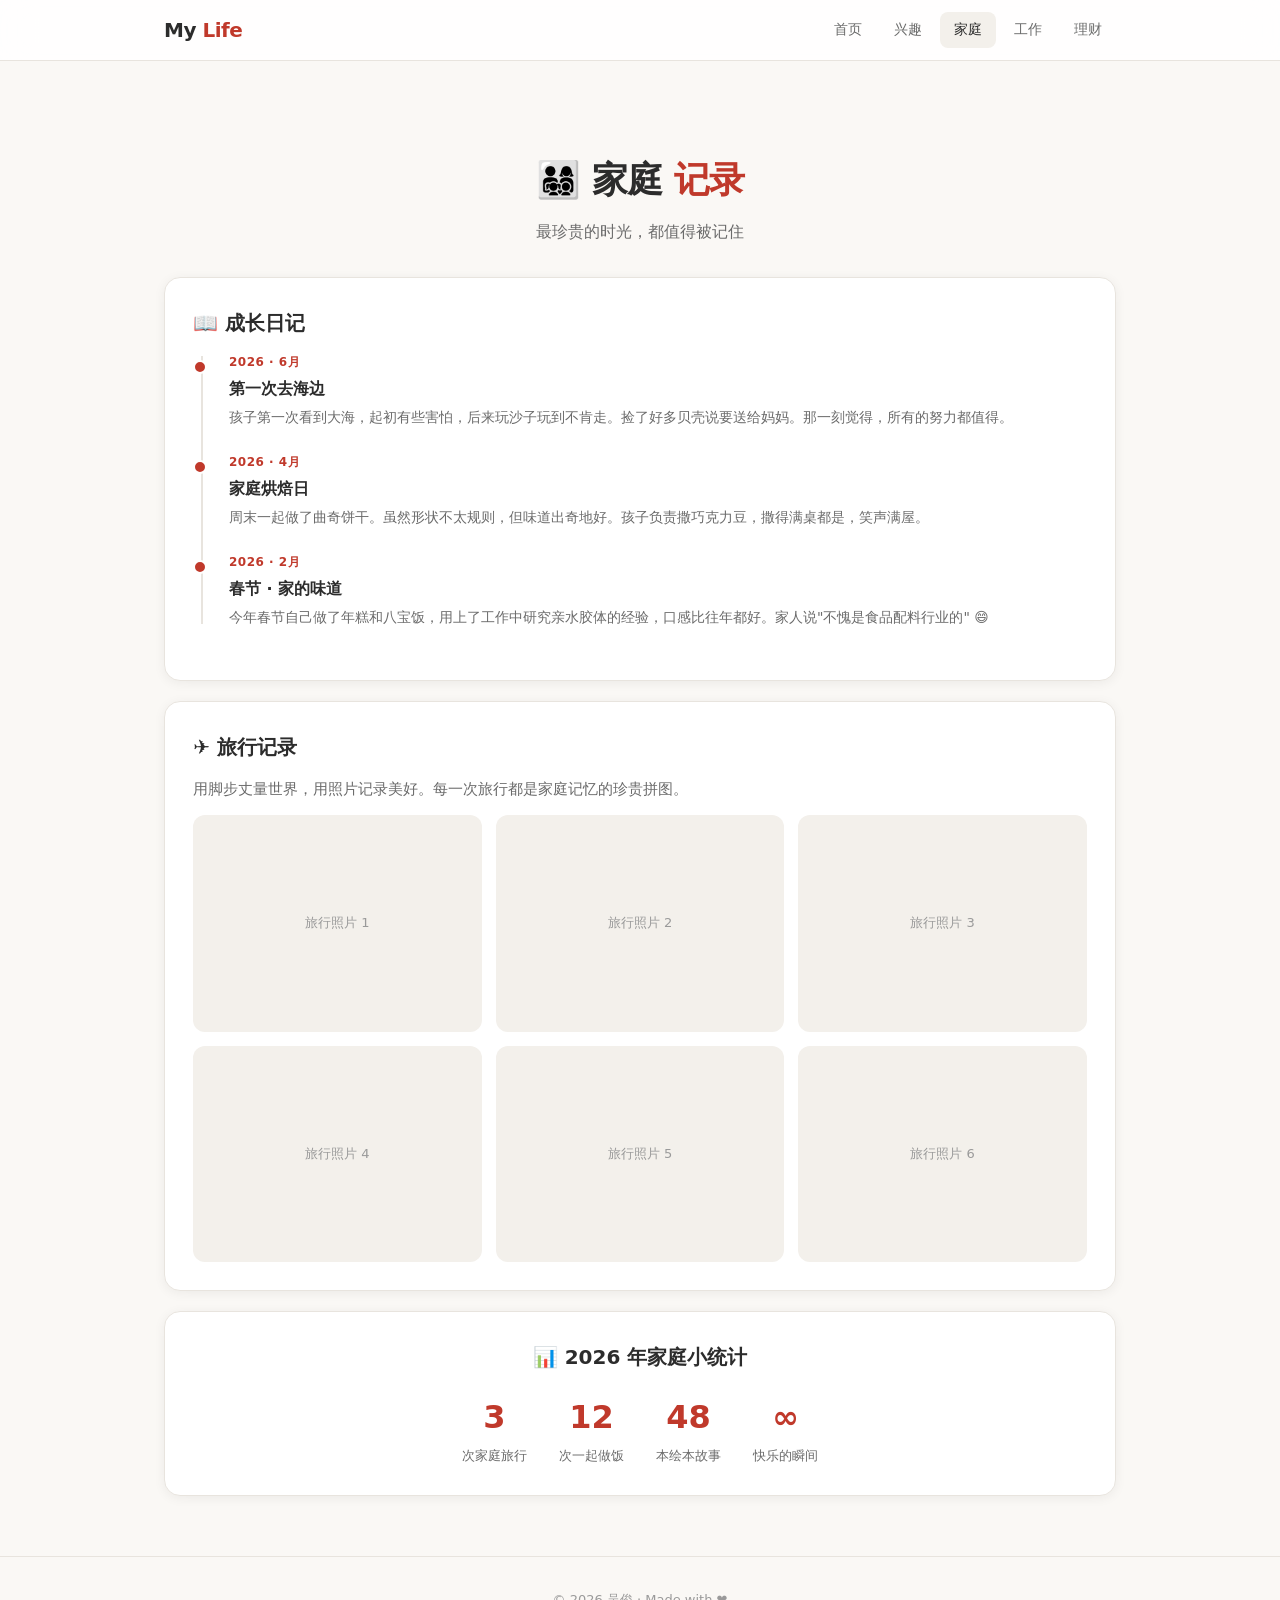
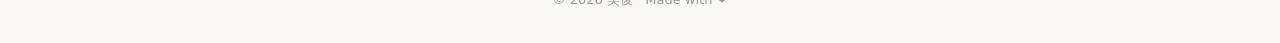
==== pages/family.html @ 7eb47b2a "init: 个人生活网站" ====
<!DOCTYPE html>
<html lang="zh-CN">
<head>
  <meta charset="UTF-8">
  <meta name="viewport" content="width=device-width, initial-scale=1.0">
  <title>家庭 · My Life</title>
  <link rel="stylesheet" href="../assets/css/style.css">
</head>
<body>
  <nav class="navbar">
    <div class="navbar-inner">
      <a href="../index.html" class="logo">My <span>Life</span></a>
      <button class="nav-toggle" aria-label="菜单"><span></span><span></span><span></span></button>
      <ul class="nav-links">
        <li><a href="../index.html">首页</a></li>
        <li><a href="interests.html">兴趣</a></li>
        <li><a href="family.html" class="active">家庭</a></li>
        <li><a href="work.html">工作</a></li>
        <li><a href="finance.html">理财</a></li>
      </ul>
    </div>
  </nav>
  <div class="container">
    <div class="page-header"><h1>👨‍👩‍👧‍👦 家庭 <span class="hl">记录</span></h1><div class="sub">最珍贵的时光，都值得被记住</div></div>
    <div class="card">
      <h2>📖 成长日记</h2>
      <div class="timeline" style="padding-left:24px;">
        <div class="tl-item"><div class="date">2026 · 6月</div><h3>第一次去海边</h3><p>孩子第一次看到大海，起初有些害怕，后来玩沙子玩到不肯走。捡了好多贝壳说要送给妈妈。那一刻觉得，所有的努力都值得。</p></div>
        <div class="tl-item"><div class="date">2026 · 4月</div><h3>家庭烘焙日</h3><p>周末一起做了曲奇饼干。虽然形状不太规则，但味道出奇地好。孩子负责撒巧克力豆，撒得满桌都是，笑声满屋。</p></div>
        <div class="tl-item"><div class="date">2026 · 2月</div><h3>春节 · 家的味道</h3><p>今年春节自己做了年糕和八宝饭，用上了工作中研究亲水胶体的经验，口感比往年都好。家人说"不愧是食品配料行业的" 😄</p></div>
      </div>
    </div>
    <div class="card">
      <h2>✈️ 旅行记录</h2>
      <p style="margin-bottom:12px;">用脚步丈量世界，用照片记录美好。每一次旅行都是家庭记忆的珍贵拼图。</p>
      <div class="gallery">
        <div class="gallery-item"><div style="background:var(--bg-alt);width:100%;height:100%;display:flex;align-items:center;justify-content:center;color:var(--text3);font-size:13px;">旅行照片 1</div></div>
        <div class="gallery-item"><div style="background:var(--bg-alt);width:100%;height:100%;display:flex;align-items:center;justify-content:center;color:var(--text3);font-size:13px;">旅行照片 2</div></div>
        <div class="gallery-item"><div style="background:var(--bg-alt);width:100%;height:100%;display:flex;align-items:center;justify-content:center;color:var(--text3);font-size:13px;">旅行照片 3</div></div>
        <div class="gallery-item"><div style="background:var(--bg-alt);width:100%;height:100%;display:flex;align-items:center;justify-content:center;color:var(--text3);font-size:13px;">旅行照片 4</div></div>
        <div class="gallery-item"><div style="background:var(--bg-alt);width:100%;height:100%;display:flex;align-items:center;justify-content:center;color:var(--text3);font-size:13px;">旅行照片 5</div></div>
        <div class="gallery-item"><div style="background:var(--bg-alt);width:100%;height:100%;display:flex;align-items:center;justify-content:center;color:var(--text3);font-size:13px;">旅行照片 6</div></div>
      </div>
    </div>
    <div class="card" style="text-align:center;">
      <h2>📊 2026 年家庭小统计</h2>
      <div style="display:flex;justify-content:center;gap:32px;flex-wrap:wrap;margin-top:16px;">
        <div><div style="font-size:32px;font-weight:800;color:var(--accent);">3</div><div style="font-size:13px;color:var(--text2);">次家庭旅行</div></div>
        <div><div style="font-size:32px;font-weight:800;color:var(--accent);">12</div><div style="font-size:13px;color:var(--text2);">次一起做饭</div></div>
        <div><div style="font-size:32px;font-weight:800;color:var(--accent);">48</div><div style="font-size:13px;color:var(--text2);">本绘本故事</div></div>
        <div><div style="font-size:32px;font-weight:800;color:var(--accent);">∞</div><div style="font-size:13px;color:var(--text2);">快乐的瞬间</div></div>
      </div>
    </div>
  </div>
  <footer class="footer"><p>&copy; 2026 吴俊 · Made with ❤️</p></footer>
  <script src="../assets/js/main.js"></script>
</body>
</html>
---- assets/css/style.css ----
/* ========================================
   My Life · 个人生活网站样式
   ======================================== */
:root {
  --bg: #faf8f5;
  --surface: #ffffff;
  --bg-alt: #f3f0eb;
  --text: #2c2c2c;
  --text2: #6b6b6b;
  --text3: #9a9a9a;
  --accent: #c0392b;
  --accent2: #e67e22;
  --gold: #d4a017;
  --teal: #2c7873;
  --border: #e8e4de;
  --shadow: 0 2px 12px rgba(0,0,0,0.06);
  --radius: 16px;
  --font: 'Noto Sans SC', 'PingFang SC', 'Microsoft YaHei', system-ui, sans-serif;
  --max-w: 1000px;
}
* { margin: 0; padding: 0; box-sizing: border-box; }
html { scroll-behavior: smooth; }
body {
  font-family: var(--font);
  background: var(--bg);
  color: var(--text);
  line-height: 1.7;
  -webkit-font-smoothing: antialiased;
}
a { color: var(--accent); text-decoration: none; transition: opacity 0.2s; }
a:hover { opacity: 0.7; }
img { max-width: 100%; height: auto; display: block; }
.navbar {
  position: sticky; top: 0; z-index: 100;
  background: rgba(255,255,255,0.85);
  backdrop-filter: blur(16px);
  border-bottom: 1px solid var(--border);
}
.navbar-inner {
  max-width: var(--max-w); margin: 0 auto; padding: 0 24px;
  display: flex; align-items: center; justify-content: space-between;
  height: 60px;
}
.navbar .logo { font-size: 20px; font-weight: 700; color: var(--text); letter-spacing: -0.5px; }
.navbar .logo span { color: var(--accent); }
.nav-links { display: flex; gap: 4px; list-style: none; }
.nav-links a {
  display: block; padding: 6px 14px; border-radius: 8px;
  font-size: 14px; font-weight: 500; color: var(--text2); transition: 0.2s;
}
.nav-links a:hover, .nav-links a.active { background: var(--bg-alt); color: var(--text); }
.nav-toggle { display: none; background: none; border: none; width: 32px; height: 32px; cursor: pointer; }
.nav-toggle span { display: block; width: 22px; height: 2px; background: var(--text); border-radius: 2px; margin: 5px auto; }
.container { max-width: var(--max-w); margin: 0 auto; padding: 40px 24px; }
.page-header { text-align: center; padding: 48px 0 32px; }
.page-header h1 { font-size: 36px; font-weight: 800; letter-spacing: -1px; }
.page-header h1 .hl { color: var(--accent); }
.page-header .sub { color: var(--text2); font-size: 16px; margin-top: 8px; }
.card {
  background: var(--surface); border-radius: var(--radius); padding: 28px;
  box-shadow: var(--shadow); border: 1px solid var(--border); margin-bottom: 20px;
  transition: transform 0.2s, box-shadow 0.2s;
}
.card:hover { transform: translateY(-2px); box-shadow: 0 4px 20px rgba(0,0,0,0.08); }
.card h2 { font-size: 20px; font-weight: 700; margin-bottom: 12px; }
.card h2 .hl { color: var(--accent); }
.card p { color: var(--text2); font-size: 15px; line-height: 1.8; }
.card .meta { font-size: 13px; color: var(--text3); margin-top: 10px; }
.card .tag {
  display: inline-block; font-size: 11px; font-weight: 600;
  padding: 2px 10px; border-radius: 12px; background: var(--bg-alt);
  color: var(--text2); margin-right: 4px;
}
.grid-2 { display: grid; grid-template-columns: 1fr 1fr; gap: 20px; }
.grid-3 { display: grid; grid-template-columns: 1fr 1fr 1fr; gap: 18px; }
.hero { display: flex; align-items: center; gap: 40px; padding: 48px 0; }
.hero-avatar {
  width: 160px; height: 160px; border-radius: 50%;
  background: var(--bg-alt); flex-shrink: 0; overflow: hidden; border: 3px solid var(--border);
}
.hero-avatar img { width: 100%; height: 100%; object-fit: cover; }
.hero-text h1 { font-size: 36px; font-weight: 800; letter-spacing: -1px; }
.hero-text .tagline { font-size: 18px; color: var(--accent); font-weight: 500; margin: 4px 0 10px; }
.hero-text p { color: var(--text2); font-size: 15px; max-width: 540px; }
.timeline { position: relative; padding-left: 28px; }
.timeline::before {
  content: ''; position: absolute; left: 8px; top: 4px; bottom: 4px; width: 2px; background: var(--border);
}
.tl-item { position: relative; margin-bottom: 24px; padding-left: 12px; }
.tl-item::before {
  content: ''; position: absolute; left: -24px; top: 8px;
  width: 10px; height: 10px; border-radius: 50%; background: var(--accent); border: 2px solid var(--surface);
}
.tl-item .date { font-size: 12px; font-weight: 600; color: var(--accent); text-transform: uppercase; letter-spacing: 0.5px; }
.tl-item h3 { font-size: 16px; font-weight: 600; margin: 2px 0 4px; }
.tl-item p { font-size: 14px; color: var(--text2); line-height: 1.6; }
.gallery { display: grid; grid-template-columns: repeat(auto-fill, minmax(220px, 1fr)); gap: 14px; }
.gallery-item { border-radius: 12px; overflow: hidden; aspect-ratio: 4/3; background: var(--bg-alt); cursor: pointer; position: relative; transition: transform 0.3s; }
.gallery-item:hover { transform: scale(1.02); }
.gallery-item img { width: 100%; height: 100%; object-fit: cover; }
.gallery-item .caption {
  position: absolute; bottom: 0; left: 0; right: 0;
  background: linear-gradient(transparent, rgba(0,0,0,0.6)); color: #fff;
  font-size: 12px; padding: 20px 12px 8px; opacity: 0; transition: opacity 0.3s;
}
.gallery-item:hover .caption { opacity: 1; }
.footer { border-top: 1px solid var(--border); padding: 32px 24px; text-align: center; color: var(--text3); font-size: 13px; }
.footer .social { display: flex; justify-content: center; gap: 16px; margin-bottom: 12px; }
.footer .social a {
  display: inline-flex; align-items: center; justify-content: center;
  width: 36px; height: 36px; border-radius: 50%; background: var(--bg-alt);
  color: var(--text2); font-size: 16px; transition: 0.2s;
}
.footer .social a:hover { background: var(--accent); color: #fff; }
@keyframes fadeInUp { from { opacity: 0; transform: translateY(20px); } to { opacity: 1; transform: translateY(0); } }
.card, .tl-item, .gallery-item { animation: fadeInUp 0.5s ease both; }
@media (max-width: 768px) {
  .hero { flex-direction: column; text-align: center; padding: 24px 0; }
  .hero-text p { max-width: 100%; }
  .grid-2, .grid-3 { grid-template-columns: 1fr; }
  .page-header h1 { font-size: 28px; }
  .nav-links { display: none; position: absolute; top: 60px; left: 0; right: 0; background: var(--surface); border-bottom: 1px solid var(--border); flex-direction: column; padding: 8px 16px; }
  .nav-links.open { display: flex; }
  .nav-toggle { display: block; }
  .container { padding: 24px 16px; }
}
@media (prefers-color-scheme: dark) {
  :root {
    --bg: #1a1a1a; --surface: #242424; --bg-alt: #2c2c2c;
    --text: #e8e8e8; --text2: #a0a0a0; --text3: #707070;
    --border: #333; --shadow: 0 2px 12px rgba(0,0,0,0.3);
  }
  .navbar { background: rgba(36,36,36,0.9); }
}
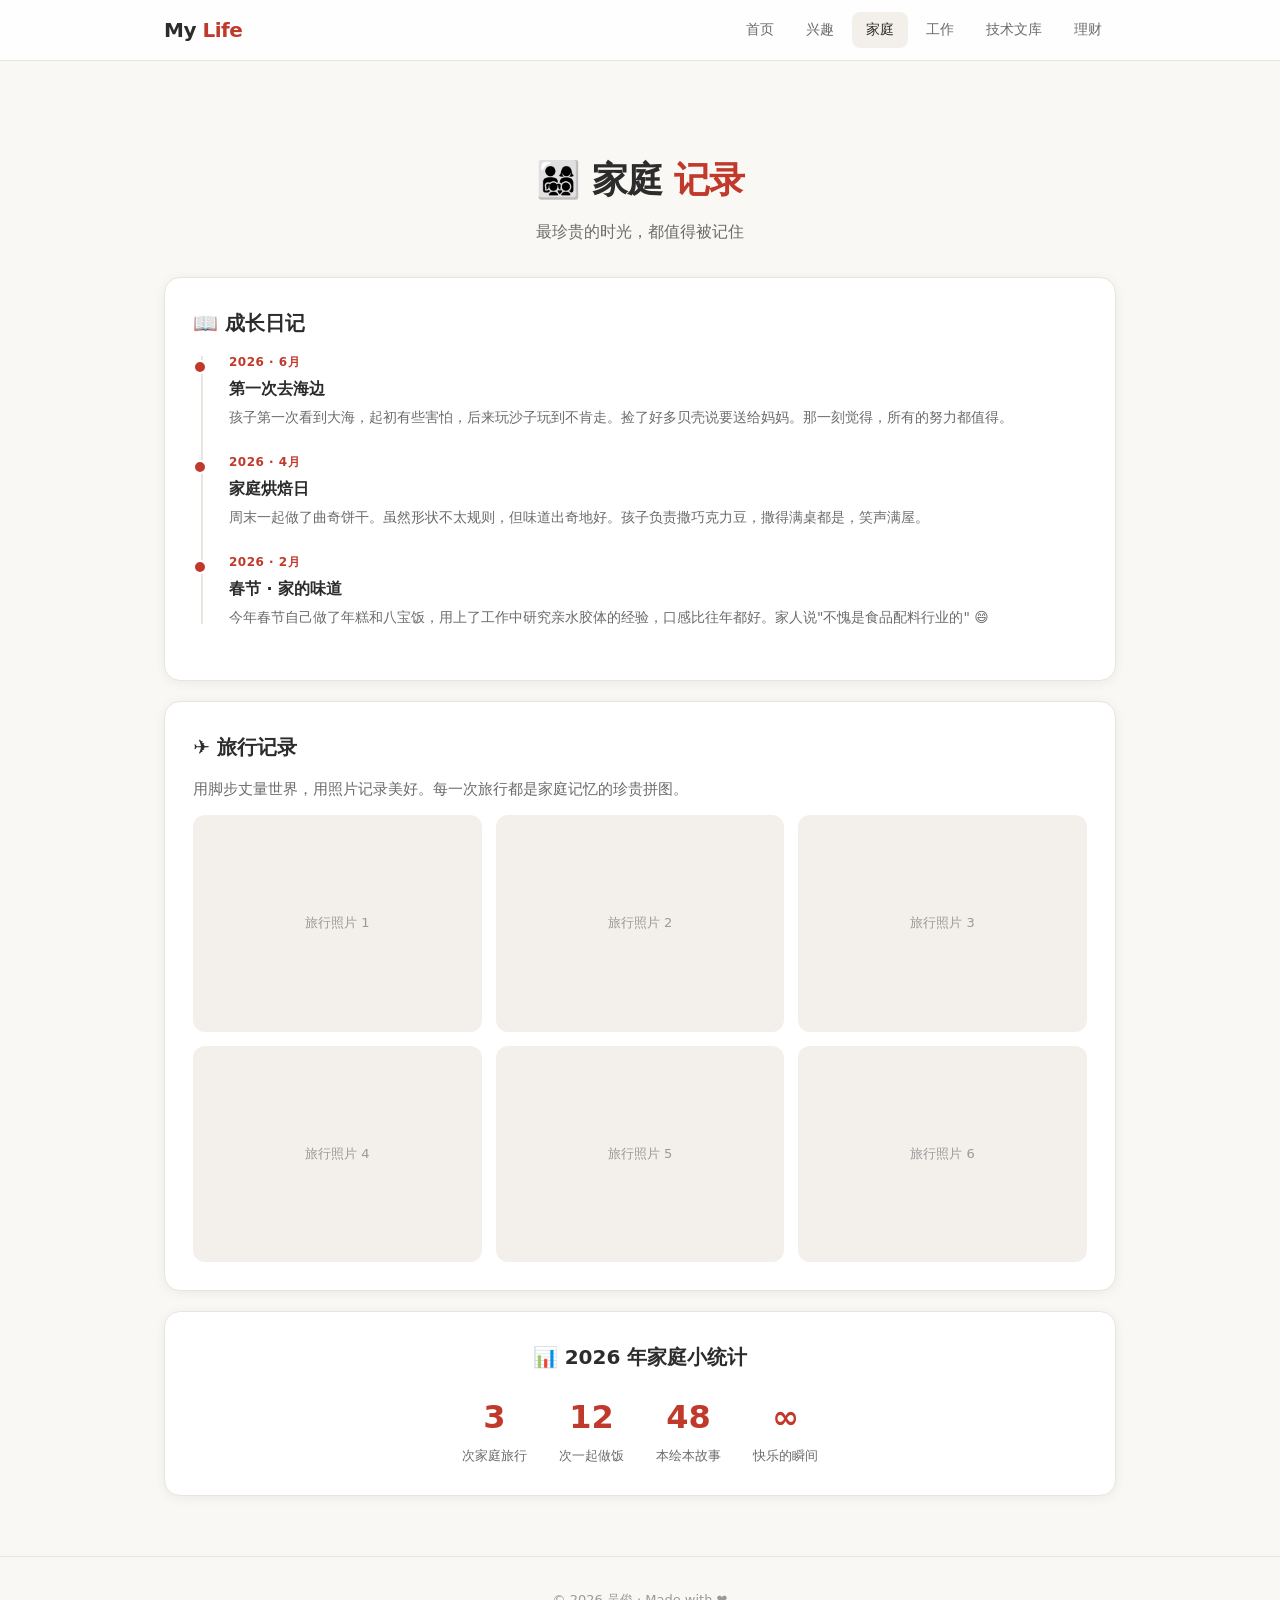
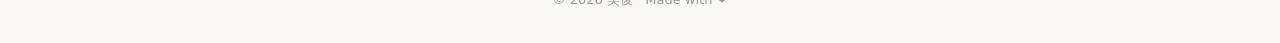
==== commit 75d9cdc5: "新增技术文库页面 + 导航更新" ====
--- a/pages/family.html
+++ b/pages/family.html
@@ -16,6 +16,7 @@
         <li><a href="interests.html">兴趣</a></li>
         <li><a href="family.html" class="active">家庭</a></li>
         <li><a href="work.html">工作</a></li>
+        <li><a href="tech-library.html">技术文库</a></li>
         <li><a href="finance.html">理财</a></li>
       </ul>
     </div>
